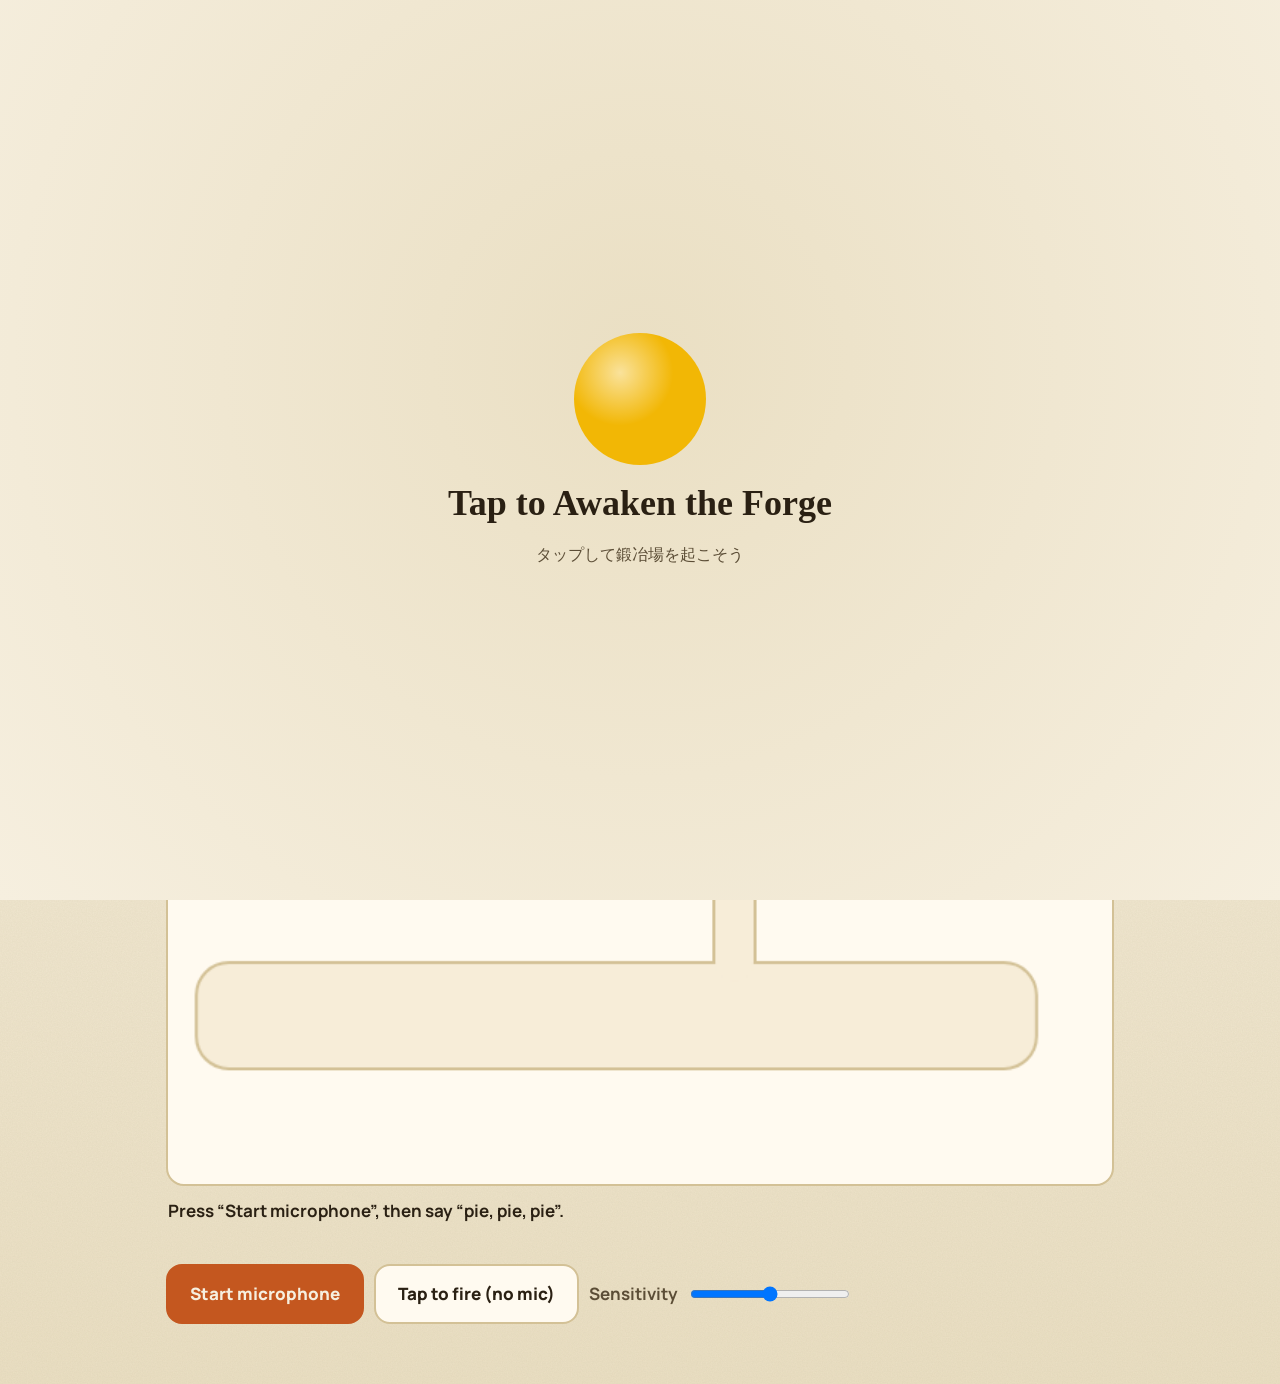
==== arcade.html @ 251d332a "Add files via upload" ====
<!DOCTYPE html>
<html lang="en">
<head>
<meta charset="UTF-8">
<meta name="viewport" content="width=device-width, initial-scale=1, viewport-fit=cover">
<title>Arcade · The Sound Forge</title>
<link href="https://fonts.googleapis.com/css2?family=Fraunces:wght@600;700&family=Manrope:wght@500;700;800&display=swap" rel="stylesheet">
<link rel="stylesheet" href="forge-core.css">
<script src="forge-core.js"></script>
<style>
*,*::before,*::after{box-sizing:border-box}
html{scroll-padding-top:env(safe-area-inset-top,0px)}
body{margin:0;min-height:100vh;font:500 17px/1.55 'Manrope','Hiragino Sans','Yu Gothic','Noto Sans JP',system-ui,sans-serif;
  background-color:var(--f-bg);background-image:var(--f-paper,none),var(--f-bg-img);background-size:var(--f-paper-size,auto),auto;color:var(--f-ink);
  -webkit-tap-highlight-color:transparent;padding-bottom:env(safe-area-inset-bottom,0px)}
button{font:inherit;color:inherit;cursor:pointer;touch-action:manipulation}
:focus-visible{outline:3px solid var(--f-a);outline-offset:3px;border-radius:10px}
.wrap{max-width:980px;margin:0 auto;padding:calc(18px + env(safe-area-inset-top,0px)) 16px 60px}
.hd{padding-right:72px;margin-bottom:14px}
.back{display:inline-flex;align-items:center;min-height:48px;color:var(--f-dim);text-decoration:none;font-weight:700}
h1{margin:0;font:700 clamp(26px,5vw,38px)/1.1 'Fraunces',Georgia,serif}
h1 em{font-weight:600;color:var(--f-a);text-shadow:var(--f-glow)}
.tabs{display:flex;gap:10px;margin-bottom:14px;flex-wrap:wrap}
.tabs button{flex:1 1 220px;min-height:60px;border-radius:16px;font-weight:800;background:var(--f-surface);border:2px solid var(--f-line)}
.tabs button[aria-selected=true]{border-color:var(--f-a);background:var(--f-surface2);box-shadow:var(--f-glow)}
.game[hidden]{display:none}
.how{margin:0 0 10px;color:var(--f-dim)}.how b{color:var(--f-ink)}.how span{display:block;font-size:15px;color:var(--f-faint)}
.chips{display:flex;gap:10px;flex-wrap:wrap;margin-bottom:12px}
.chip{min-width:92px;min-height:60px;padding:6px 16px;border-radius:14px;background:var(--f-surface);border:2px solid var(--f-line);font-weight:800;line-height:1.15}
.chip small{display:block;font-weight:500;color:var(--f-faint)}
.chip[aria-pressed=true]{border-color:var(--f-a);background:var(--f-surface2)}
.stage{position:relative;height:min(50vh,400px);min-height:280px;border-radius:24px;overflow:hidden;
  background:linear-gradient(var(--f-bg2),var(--f-surface));border:2px solid var(--f-line);box-shadow:var(--f-shadow)}
.hud{position:absolute;top:12px;left:16px;font-weight:800;color:var(--f-dim)}.hud b{color:var(--f-a);text-shadow:var(--f-glow)}
.breeze{display:block;width:100%;height:auto;margin-top:12px;border-radius:18px;border:2px solid var(--f-line);background:var(--f-surface)}
.msg{min-height:3.2em;margin:12px 2px;font-weight:700}
.row{display:flex;gap:10px;flex-wrap:wrap;align-items:center}
.btn{min-height:60px;padding:0 22px;border-radius:16px;font-weight:800;background:var(--f-surface);border:2px solid var(--f-line)}
.btn.big{background:var(--f-a);color:var(--f-bg);border-color:var(--f-a);box-shadow:var(--f-glow)}
.sens{display:flex;align-items:center;gap:10px;color:var(--f-dim);font-weight:700}.sens input{width:160px;height:44px}
.meters{display:flex;gap:10px;margin-bottom:6px}.meters label{flex:1;font-size:14px;font-weight:800;color:var(--f-dim)}
.meters i{display:block;height:14px;margin-top:4px;border-radius:8px;background:var(--f-surface2);border:1px solid var(--f-line);overflow:hidden}
.meters i::after{content:"";display:block;height:100%;width:var(--v,0%);background:var(--f-a);transition:width .08s}
.meters label:nth-child(2) i::after{background:var(--f-b)}
/* cannon */
#cannon{position:absolute;left:3%;bottom:4px;width:min(34%,230px)}
.balloon{position:absolute;width:92px;height:116px;animation:bob 2.4s ease-in-out infinite alternate}
.balloon svg{width:100%;height:100%}
.balloon b{position:absolute;inset:0 0 28px;display:grid;place-items:center;color:#2a1a10;font-size:20px}
@keyframes bob{to{transform:translateY(-14px) rotate(3deg)}}
.kick{animation:kick .25s ease-out}@keyframes kick{40%{transform:translateX(-12px)}}
.fizz{animation:fizz .45s}@keyframes fizz{20%,60%{transform:translateX(-4px) rotate(-2deg)}40%,80%{transform:translateX(4px) rotate(2deg)}}
.ball,.proj,.shard,.smoke{position:absolute;left:0;top:0;pointer-events:none}
.ball{width:22px;height:22px;border-radius:50%;background:var(--f-ink);box-shadow:var(--f-glow)}
.shard{width:10px;height:10px;border-radius:50%;background:var(--f-a)}
.smoke{width:26px;height:26px;border-radius:50%;background:var(--f-faint);opacity:.6}
/* ninja */
.char{position:absolute;left:5%;bottom:6px;width:min(24%,150px);overflow:visible}
.char *{stroke:var(--f-faint);stroke-width:1.2}
#oni{position:absolute;right:7%;bottom:12px;width:min(28%,190px);transition:transform .2s}
#oni.hit{animation:hit .5s}@keyframes hit{25%{transform:translateX(10px) scale(1.05);filter:brightness(2)}60%{transform:translateX(-8px) rotate(-6deg)}}
.proj{width:44px;height:44px;color:var(--f-a);filter:drop-shadow(0 0 6px var(--f-breeze))}
.proj svg{width:100%;height:100%}
@media (prefers-reduced-motion:reduce){.balloon{animation:none}}
</style>
</head>
<body>
<main class="wrap">
  <header class="hd">
    <a class="back" href="./">← Consonant chart</a>
    <h1>The Sound Forge <em>Arcade</em></h1>
  </header>

  <div class="tabs" role="tablist" aria-label="Games">
    <button role="tab" id="tabC" aria-selected="true" aria-controls="cannonPanel" data-g="cannon">Aspiration Cannon</button>
    <button role="tab" id="tabN" aria-selected="false" aria-controls="ninjaPanel" data-g="ninja">Frequency Ninja</button>
  </div>

  <!-- ===== Game A: Aspiration Cannon ===== -->
  <section class="game" id="cannonPanel" role="tabpanel" aria-labelledby="tabC">
    <p class="how">Say <b>“pie, pie, pie”</b> into the mic. A real /p/ <b>puffs air</b> and pops the balloon. A /b/ has no puff, so the cannon fizzles.
      <span lang="ja">パッと息を出そう！ 「パイ」ではなく、息の爆発です。</span></p>
    <div class="chips" id="cTargets"></div>
    <div class="stage" id="cStage">
      <div class="hud">Popped <b id="cScore">0</b></div>
      <svg id="cannon" viewBox="0 0 160 100" aria-hidden="true">
        <g transform="rotate(-22 50 62)"><g id="cBarrel">
          <rect x="40" y="50" width="86" height="24" rx="8" fill="var(--f-b)"/>
          <rect x="118" y="46" width="14" height="32" rx="5" fill="var(--f-ink)" opacity=".85"/>
          <circle id="cMuzzle" cx="132" cy="62" r="2" fill="none"/></g></g>
        <circle cx="50" cy="76" r="22" fill="var(--f-a)" stroke="var(--f-ink)" stroke-width="3"/>
        <circle cx="50" cy="76" r="6" fill="var(--f-ink)"/>
      </svg>
    </div>
    <canvas class="breeze" id="cBreeze"></canvas>
    <p class="msg" id="cMsg" aria-live="polite">Press “Start microphone”, then say “pie, pie, pie”.</p>
    <div class="row">
      <button class="btn big" id="cStart">Start microphone</button>
      <button class="btn" id="cFire">Tap to fire (no mic)</button>
      <label class="sens">Sensitivity <input id="cSens" type="range" min="0" max="1" step=".05" value=".5"></label>
    </div>
  </section>

  <!-- ===== Game B: Frequency Ninja ===== -->
  <section class="game" id="ninjaPanel" role="tabpanel" aria-labelledby="tabN" hidden>
    <p class="how">Hiss <b>“ssss”</b> to throw a <b>shuriken</b>. Buzz <b>“zzzz”</b> to throw a <b>hammer</b>. Pick the sound the oni is weak to.
      <span lang="ja">「スー」は手裏剣、「ズー」はハンマー。のどに手を当てて、ブルブルを感じよう。</span></p>
    <div class="chips" id="nTargets"></div>
    <div class="stage" id="nStage">
      <div class="hud">Defeated <b id="nScore">0</b></div>
      <svg class="char" viewBox="0 0 100 130" aria-hidden="true">
        <path d="M50 62c-22 0-34 18-34 44v20h68v-20c0-26-12-44-34-44Z" fill="#1d1d2b"/>
        <circle cx="50" cy="40" r="26" fill="#1d1d2b"/>
        <rect x="26" y="30" width="48" height="16" rx="8" fill="#f1d7b5"/>
        <circle cx="40" cy="38" r="3.2" fill="#1d1d2b"/><circle cx="60" cy="38" r="3.2" fill="#1d1d2b"/>
        <path d="M24 22h52v9H24z" fill="var(--f-a)"/><path d="M76 26l18 6-14 7z" fill="var(--f-a)"/>
        <path d="M66 72 86 82" stroke="#1d1d2b" stroke-width="9" stroke-linecap="round"/>
        <circle id="nHand" cx="86" cy="82" r="3" fill="none"/>
      </svg>
      <svg id="oni" viewBox="0 0 120 120" aria-hidden="true">
        <path d="M30 34 38 8 52 30ZM90 34 82 8 68 30Z" fill="#f5e6c8"/>
        <circle cx="60" cy="68" r="44" fill="var(--f-a)"/>
        <path d="M34 56l20 8M86 56 66 64" stroke="#1d1d2b" stroke-width="6" stroke-linecap="round"/>
        <circle cx="46" cy="68" r="6" fill="#fff"/><circle cx="74" cy="68" r="6" fill="#fff"/>
        <circle cx="46" cy="68" r="2.5" fill="#1d1d2b"/><circle cx="74" cy="68" r="2.5" fill="#1d1d2b"/>
        <path d="M38 92q22 12 44 0Z" fill="#1d1d2b"/><path d="M48 93l4 9 4-9M64 93l4 9 4-9" fill="#fff"/>
      </svg>
    </div>
    <canvas class="breeze" id="nBreeze"></canvas>
    <div class="meters"><label>Hiss (high)<i id="nHiss"></i></label><label>Buzz (low)<i id="nBuzz"></i></label></div>
    <p class="msg" id="nMsg" aria-live="polite">Press “Start microphone”, then hiss or buzz.</p>
    <div class="row">
      <button class="btn big" id="nStart">Start microphone</button>
      <button class="btn" id="nShur">Throw shuriken (no mic)</button>
      <button class="btn" id="nHam">Throw hammer (no mic)</button>
    </div>
  </section>
</main>
<script src="breeze.js"></script>
<script src="games.js"></script>
</body>
</html>
---- forge-core.css ----
/* The Sound Forge · forge-core.css
   Universal skins (data-theme on <html>), "Tap to Awaken" overlay, skin toggle.
   Every colour in the new modules comes from the --f-* tokens below. */

html[data-theme=day]{
  --f-bg:#f6efdf;--f-bg2:#eadfc3;--f-surface:#fffaf0;--f-surface2:#f7edd8;
  --f-ink:#2a2013;--f-dim:#5b4d36;--f-faint:#7d6e52;--f-line:#d3c196;
  --f-a:#c4571f;--f-b:#23706a;--f-breeze:#f2b705;
  --f-glow:0 0 0 #0000;--f-shadow:0 10px 24px -16px #5b4d36aa;
  --f-bg-img:linear-gradient(180deg,#f8f2e3,#eadfc3);
  --f-paper:url("data:image/svg+xml,%3Csvg xmlns='http://www.w3.org/2000/svg' width='160' height='160'%3E%3Cfilter id='n'%3E%3CfeTurbulence type='fractalNoise' baseFrequency='.8' numOctaves='2'/%3E%3CfeColorMatrix values='0 0 0 0 .35 0 0 0 0 .28 0 0 0 0 .15 0 0 0 .1 0'/%3E%3C/filter%3E%3Crect width='160' height='160' filter='url(%23n)'/%3E%3C/svg%3E");
  --f-paper-size:160px;color-scheme:light}

html[data-theme=night]{
  --f-bg:#050816;--f-bg2:#0b1433;--f-surface:#0d1630;--f-surface2:#121d40;
  --f-ink:#eaf1ff;--f-dim:#a9b8dc;--f-faint:#7183ad;--f-line:#26356b;
  --f-a:#ffe74a;--f-b:#4fe3ff;--f-breeze:#ffe94d;
  --f-glow:0 0 10px #ffe94dcc,0 0 26px #ffe94d66;--f-shadow:0 12px 30px -16px #000;
  --f-bg-img:radial-gradient(120% 90% at 50% -10%,#14235a,#050816 60%);
  --f-paper:none;--f-paper-size:auto;color-scheme:dark}

html[data-theme=yokai]{
  --f-bg:#15122e;--f-bg2:#2b1741;--f-surface:#211a44;--f-surface2:#2a2158;
  --f-ink:#f8eed6;--f-dim:#c9bde4;--f-faint:#9a8cc0;--f-line:#5a4aa8;
  --f-a:#ff5a3c;--f-b:#2de2e6;--f-breeze:#ffd23f;
  --f-glow:0 0 8px #ffd23fbb;--f-shadow:0 12px 28px -16px #000;
  --f-bg-img:linear-gradient(165deg,#15122e,#2b1741 58%,#0c2f3a);
  /* seigaiha-style wave scales */
  --f-paper:radial-gradient(circle at 50% 100%,#0000 0 34%,#ffffff12 35% 38%,#0000 39% 55%,#ffffff12 56% 59%,#0000 60%);
  --f-paper-size:56px 28px;color-scheme:dark}

/* Bridge: remap the chart page's older variables onto the skin tokens */
html[data-theme]{
  --soil-900:var(--f-bg);--soil-800:var(--f-surface);--dusk-900:var(--f-bg2);--dusk-800:var(--f-bg2);
  --parchment:var(--f-ink);--parchment-dim:var(--f-dim);--parchment-faint:var(--f-faint);
  --panel:var(--f-surface);--panel-2:var(--f-surface2);--border:var(--f-line);--border-soft:var(--f-line);
  --moss:var(--f-b);--moss-deep:var(--f-b);--root-blue:var(--f-b);--bud-amber:var(--f-a);--clay:var(--f-a);--berry:var(--f-a)}
html[data-theme] body{
  background-color:var(--f-bg);
  background-image:var(--f-paper,none),var(--f-bg-img);
  background-size:var(--f-paper-size,auto),auto;
  color:var(--f-ink);transition:background-color .4s,color .4s}
html[data-theme] :is(.mrow,.cchip,.seg,.tl,.ctl .btn,.cfbtn){background:var(--f-surface2)}
html[data-theme] header.top{padding-right:72px}
html[data-theme=night] :is(.cchip .ipa,.sym){text-shadow:var(--f-glow)}

/* ---------- Skin toggle (large tap target) ---------- */
.forge-skin{position:fixed;top:calc(10px + env(safe-area-inset-top,0px));right:12px;z-index:60;font-family:inherit}
.forge-skin>button{width:56px;height:56px;border-radius:50%;display:grid;place-items:center;cursor:pointer;
  background:var(--f-surface);color:var(--f-ink);border:2px solid var(--f-line);box-shadow:var(--f-shadow),var(--f-glow)}
.forge-tray{position:absolute;top:64px;right:0;display:none;flex-direction:column;gap:6px;padding:10px;min-width:210px;
  background:var(--f-surface);border:2px solid var(--f-line);border-radius:18px;box-shadow:var(--f-shadow)}
.forge-skin.open .forge-tray{display:flex}
.forge-tray button{min-height:56px;padding:0 14px;border-radius:12px;display:flex;align-items:center;gap:12px;cursor:pointer;
  font:700 15px/1 inherit;color:var(--f-ink);background:none;border:2px solid transparent;text-align:left}
.forge-tray button small{margin-left:auto;color:var(--f-faint);font-weight:500}
.forge-tray button[aria-pressed=true]{border-color:var(--f-a);background:var(--f-surface2)}
.forge-sw{width:24px;height:24px;border-radius:50%;border:2px solid var(--f-line);flex:none}

/* ---------- Tap to Awaken ---------- */
#awaken{position:fixed;inset:0;z-index:100;width:100%;display:grid;place-content:center;justify-items:center;gap:18px;
  padding:24px;text-align:center;cursor:pointer;border:0;color:var(--f-ink);font-family:inherit;
  background:radial-gradient(circle at 50% 40%,var(--f-bg2),var(--f-bg));
  transition:opacity .6s ease,transform .6s ease}
#awaken.go{opacity:0;transform:scale(1.12);pointer-events:none}
#awaken .orb{width:132px;height:132px;border-radius:50%;
  background:radial-gradient(circle at 35% 30%,#fff9,#0000 42%),var(--f-breeze);
  box-shadow:0 0 0 0 var(--f-breeze),var(--f-glow);animation:forge-orb 2.2s ease-out infinite}
#awaken strong{font:700 clamp(24px,5vw,36px)/1.15 var(--font-display,Georgia,serif)}
#awaken span:last-child{color:var(--f-dim);font-size:16px}
@keyframes forge-orb{to{box-shadow:0 0 0 64px #0000,var(--f-glow)}}
@media (prefers-reduced-motion:reduce){#awaken .orb{animation:none}#awaken,#awaken.go{transition:none}}
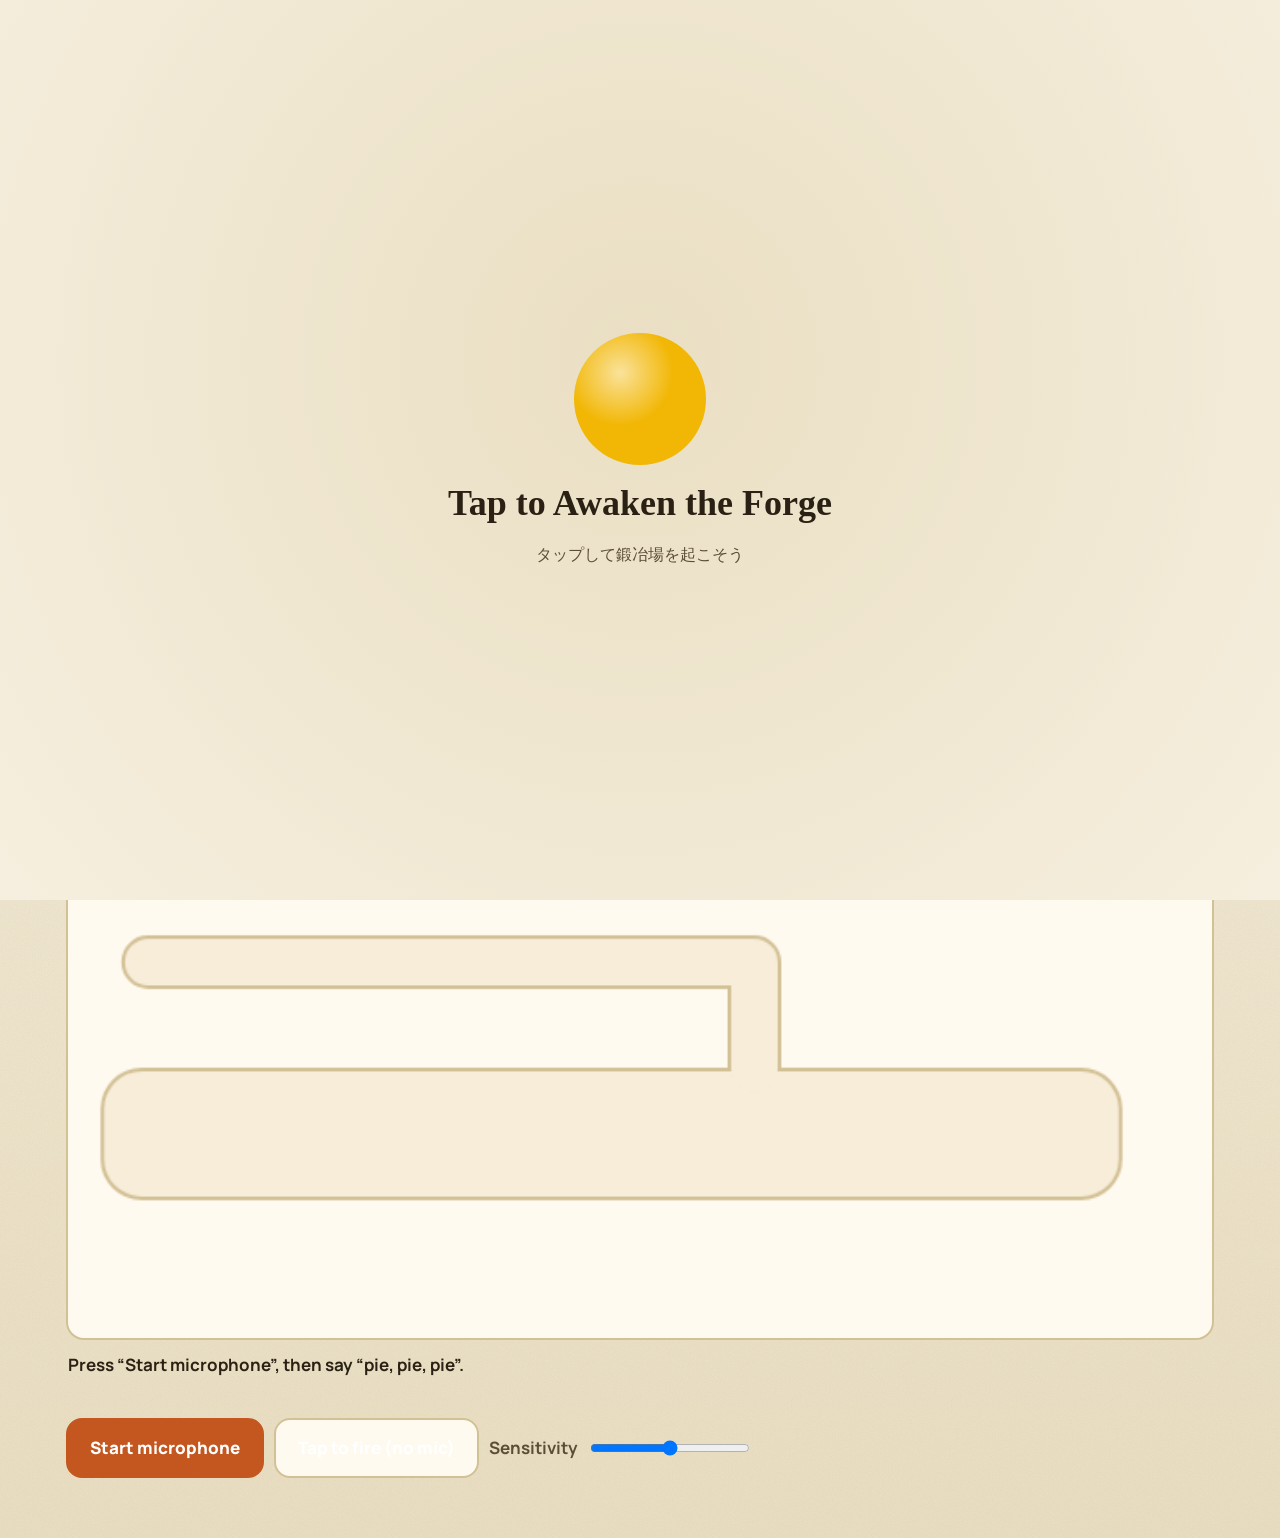
==== commit b31bb1a6: "Add files via upload" ====
--- a/arcade.html
+++ b/arcade.html
@@ -36,7 +36,7 @@
 .msg{min-height:3.2em;margin:12px 2px;font-weight:700}
 .row{display:flex;gap:10px;flex-wrap:wrap;align-items:center}
 .btn{min-height:60px;padding:0 22px;border-radius:16px;font-weight:800;background:var(--f-surface);border:2px solid var(--f-line)}
-.btn.big{background:var(--f-a);color:var(--f-bg);border-color:var(--f-a);box-shadow:var(--f-glow)}
+.btn.big{background:var(--f-a);color:var(--f-on-a);border-color:var(--f-a);box-shadow:var(--f-glow)}
 .sens{display:flex;align-items:center;gap:10px;color:var(--f-dim);font-weight:700}.sens input{width:160px;height:44px}
 .meters{display:flex;gap:10px;margin-bottom:6px}.meters label{flex:1;font-size:14px;font-weight:800;color:var(--f-dim)}
 .meters i{display:block;height:14px;margin-top:4px;border-radius:8px;background:var(--f-surface2);border:1px solid var(--f-line);overflow:hidden}
@@ -61,6 +61,8 @@
 #oni.hit{animation:hit .5s}@keyframes hit{25%{transform:translateX(10px) scale(1.05);filter:brightness(2)}60%{transform:translateX(-8px) rotate(-6deg)}}
 .proj{width:44px;height:44px;color:var(--f-a);filter:drop-shadow(0 0 6px var(--f-breeze))}
 .proj svg{width:100%;height:100%}
+@media (min-width:900px){.stage{height:min(52vh,460px)}}
+@media (max-width:640px){.btn{flex:1 1 100%}.chip{flex:1 1 40%}.balloon{width:72px;height:90px}.balloon b{font-size:16px;inset:0 0 22px}.sens{width:100%}.sens input{flex:1}}
 @media (prefers-reduced-motion:reduce){.balloon{animation:none}}
 </style>
 </head>
--- a/forge-core.css
+++ b/forge-core.css
@@ -70,3 +70,63 @@
 #awaken span:last-child{color:var(--f-dim);font-size:16px}
 @keyframes forge-orb{to{box-shadow:0 0 0 64px #0000,var(--f-glow)}}
 @media (prefers-reduced-motion:reduce){#awaken .orb{animation:none}#awaken,#awaken.go{transition:none}}
+
+/* ===================== v2: more skins, contrast tokens ===================== */
+html[data-theme=mecha]{
+  --f-bg:#05131a;--f-bg2:#0a2530;--f-surface:#0d2230;--f-surface2:#123043;
+  --f-ink:#e0fbff;--f-dim:#8cc3cd;--f-faint:#5f8896;--f-line:#1f6071;
+  --f-a:#2de2e6;--f-b:#ff3d81;--f-breeze:#ffd23f;
+  --f-glow:0 0 8px #2de2e688;--f-shadow:0 12px 28px -16px #000;
+  --f-bg-img:linear-gradient(170deg,#05131a,#0a2530 70%,#0c2f3a);
+  --f-paper:linear-gradient(#2de2e60d 1px,#0000 1px),linear-gradient(90deg,#2de2e60d 1px,#0000 1px);
+  --f-paper-size:32px 32px,32px 32px;color-scheme:dark}
+html[data-theme=ninja]{
+  --f-bg:#0c0c10;--f-bg2:#191920;--f-surface:#17171d;--f-surface2:#1f1f27;
+  --f-ink:#efe9dc;--f-dim:#a8a396;--f-faint:#77736a;--f-line:#434352;
+  --f-a:#e03a2c;--f-b:#a6c964;--f-breeze:#ffd23f;
+  --f-glow:0 0 8px #ffd23f55;--f-shadow:0 12px 28px -16px #000;
+  --f-bg-img:linear-gradient(170deg,#0c0c10,#191920 70%,#241a1d);
+  --f-paper:repeating-linear-gradient(45deg,#ffffff07 0 2px,#0000 2px 16px);--f-paper-size:auto;color-scheme:dark}
+/* text colour that stays readable on the accent colours */
+html[data-theme=day]{--f-on-a:#fff;--f-on-b:#fff}
+html[data-theme=night]{--f-on-a:#1a1400;--f-on-b:#04222a}
+html[data-theme=yokai]{--f-on-a:#1b0d08;--f-on-b:#04222a}
+html[data-theme=mecha]{--f-on-a:#04222a;--f-on-b:#fff}
+html[data-theme=ninja]{--f-on-a:#fff;--f-on-b:#102018}
+html[data-theme] .gamebtn{color:var(--f-on-a)}
+.forge-tray{max-height:calc(100vh - 96px);overflow:auto}
+
+/* ===================== Battle Zones bridge: old tokens → skin tokens ===================== */
+html[data-theme]{--bg:var(--f-bg-img);--panel:var(--f-surface);--edge:var(--f-line);--ink:var(--f-ink);--dim:var(--f-dim);--a:var(--f-a);--b:var(--f-b);--wall:var(--f-faint);--breeze:var(--f-breeze)}
+html[data-theme=mecha]{--display:'Orbitron','Zen Maru Gothic',sans-serif}
+html[data-theme] .btn{color:var(--f-on-a)}
+html[data-theme] .btn.ghost{color:var(--f-ink)}
+html[data-theme] .chip[aria-pressed=true]{color:var(--f-on-b)}
+html[data-theme=day] :is(.note,.dgrid .card){background:#0000000f}
+
+/* ===================== Chart: bigger mouth + zoom ===================== */
+@media (min-width:1200px){html[data-theme] .wrap{max-width:1180px}}
+.pbWrap{position:relative;flex:1.1 1 0;min-width:0;display:flex}
+html[data-theme] .pbWrap .profileBox{flex:1 1 auto;width:100%;flex-direction:column;align-items:stretch;justify-content:flex-start;gap:8px}
+html[data-theme] .profileBox>svg{width:100%;height:auto;max-height:min(64vh,620px);margin:0 auto}
+.zoomBtn{position:absolute;top:10px;right:10px;z-index:3;min-height:48px;padding:0 14px;display:flex;align-items:center;gap:8px;
+  border-radius:12px;font:800 14px inherit;cursor:pointer;background:var(--f-surface);color:var(--f-ink);border:2px solid var(--f-line);box-shadow:var(--f-shadow)}
+.zoomBtn[hidden]{display:none}
+.zbar{position:fixed;top:calc(10px + env(safe-area-inset-top,0px));left:12px;right:84px;z-index:95;display:none;gap:8px;align-items:center}
+body.pbzoom .zbar{display:flex}
+.zbar button{min-width:56px;min-height:56px;padding:0 14px;border-radius:14px;font:800 22px inherit;cursor:pointer;background:var(--f-surface);color:var(--f-ink);border:2px solid var(--f-line)}
+.zbar button:disabled{opacity:.4}
+.zbar output{min-width:56px;text-align:center;font-weight:800;color:var(--f-ink)}
+.zbar .zx{margin-left:auto;font-size:15px}
+body.pbzoom{overflow:hidden}
+body.pbzoom .forge-skin{z-index:96}
+body.pbzoom #profileBox{position:fixed;inset:0;z-index:90;overflow:auto;border-radius:0;border:0;-webkit-overflow-scrolling:touch;
+  padding:calc(78px + env(safe-area-inset-top,0px)) 16px calc(24px + env(safe-area-inset-bottom,0px));background:var(--f-bg);align-items:flex-start}
+body.pbzoom #profileBox>svg{flex:none;max-height:none;margin:0 auto;width:calc(var(--z,1)*min(100%,(100vh - 220px)*1.3))}
+
+/* ===================== Touch + small screens ===================== */
+@media (max-width:640px){
+  html[data-theme] header.top h1{font-size:22px}
+  html[data-theme] .cchip{min-width:72px;min-height:56px}
+}
+html[data-theme] .seg button{min-height:44px}
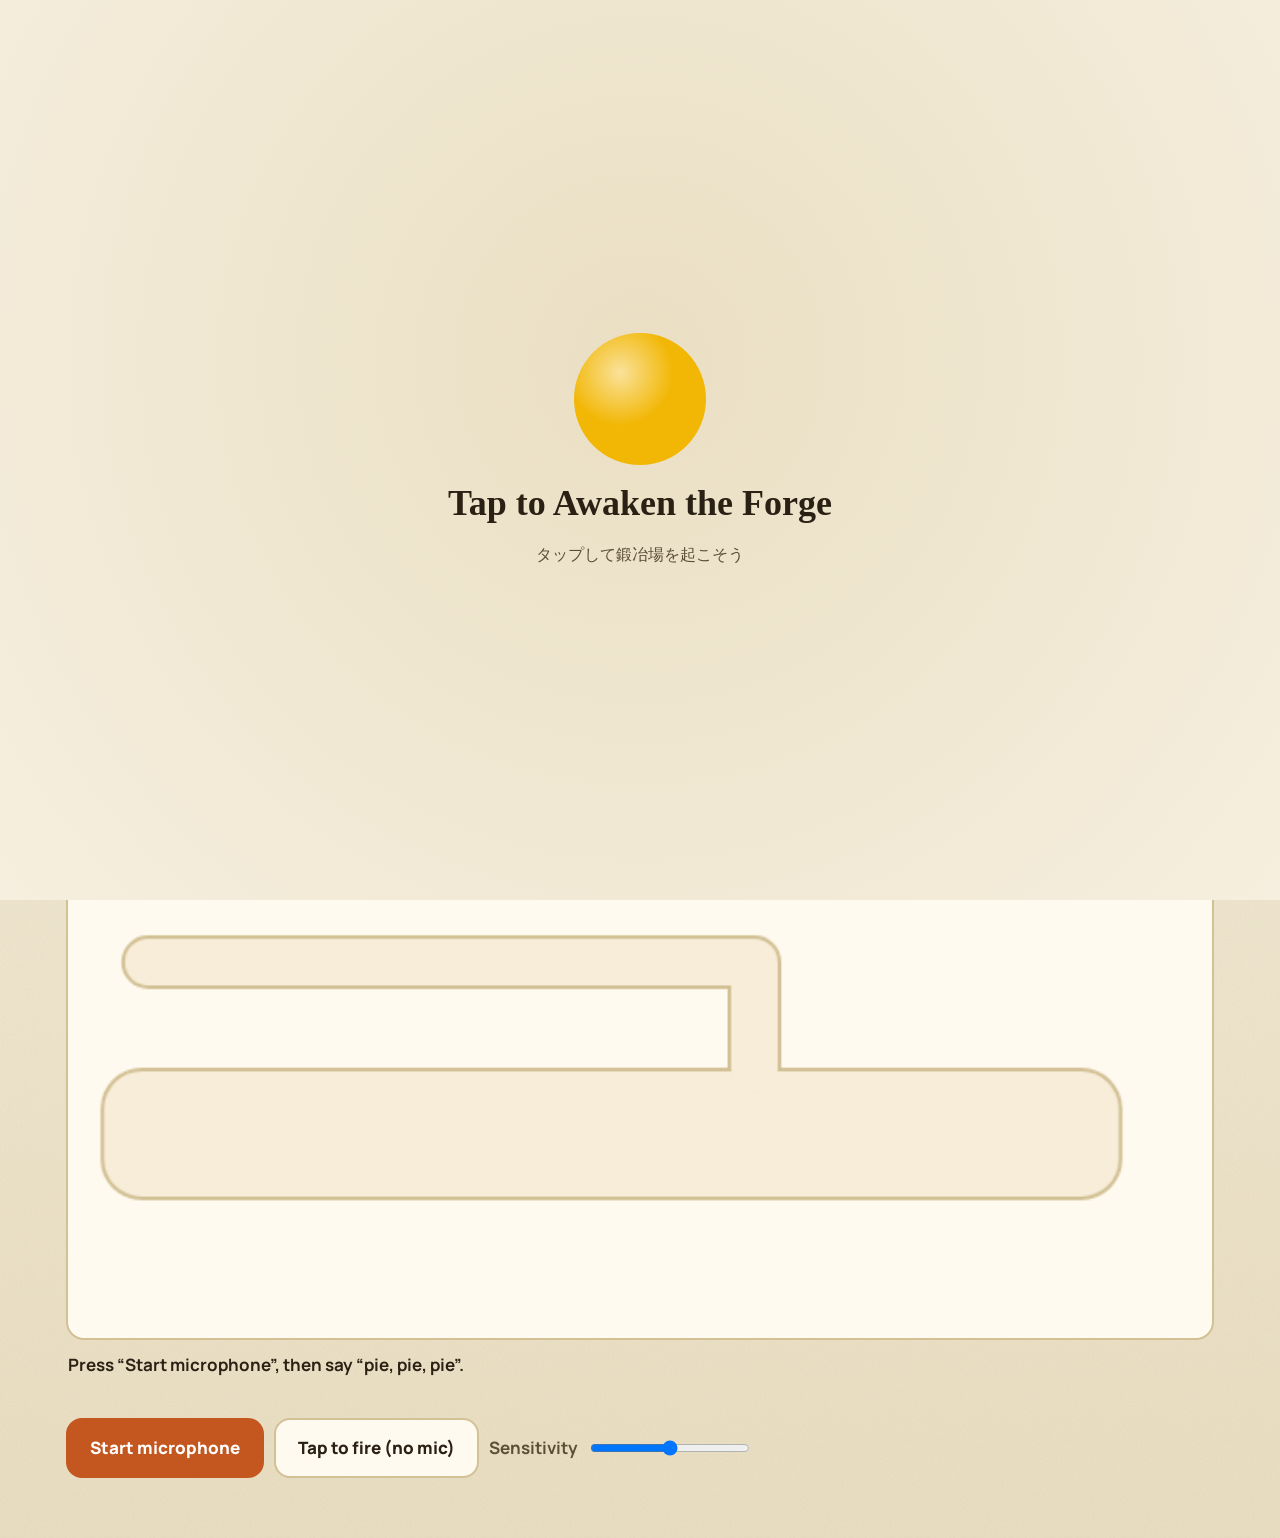
==== commit abe48224: "Add files via upload" ====
--- a/arcade.html
+++ b/arcade.html
@@ -135,6 +135,7 @@
       <button class="btn big" id="nStart">Start microphone</button>
       <button class="btn" id="nShur">Throw shuriken (no mic)</button>
       <button class="btn" id="nHam">Throw hammer (no mic)</button>
+      <label class="sens">Sensitivity <input id="nSens" type="range" min="0" max="1" step=".05" value=".5"></label>
     </div>
   </section>
 </main>
--- a/forge-core.css
+++ b/forge-core.css
@@ -99,9 +99,6 @@
 /* ===================== Battle Zones bridge: old tokens → skin tokens ===================== */
 html[data-theme]{--bg:var(--f-bg-img);--panel:var(--f-surface);--edge:var(--f-line);--ink:var(--f-ink);--dim:var(--f-dim);--a:var(--f-a);--b:var(--f-b);--wall:var(--f-faint);--breeze:var(--f-breeze)}
 html[data-theme=mecha]{--display:'Orbitron','Zen Maru Gothic',sans-serif}
-html[data-theme] .btn{color:var(--f-on-a)}
-html[data-theme] .btn.ghost{color:var(--f-ink)}
-html[data-theme] .chip[aria-pressed=true]{color:var(--f-on-b)}
 html[data-theme=day] :is(.note,.dgrid .card){background:#0000000f}
 
 /* ===================== Chart: bigger mouth + zoom ===================== */
@@ -130,3 +127,11 @@
   html[data-theme] .cchip{min-width:72px;min-height:56px}
 }
 html[data-theme] .seg button{min-height:44px}
+
+/* ===================== v3: readable text on every skin ===================== */
+html[data-theme] :is(.fchip,.tryit,.game .opt,.game .gprofile){background:var(--f-surface2)}
+html[data-theme] .game .opt{color:var(--f-ink);border-color:var(--f-line)}
+html[data-theme] .game .opt.correct{background:color-mix(in srgb,var(--f-b) 22%,var(--f-surface));border-color:var(--f-b);color:var(--f-ink)}
+html[data-theme] .game .opt.wrong{background:color-mix(in srgb,var(--f-a) 22%,var(--f-surface));border-color:var(--f-a);color:var(--f-ink)}
+html[data-theme] .gamebtn.on{background:var(--f-surface2);color:var(--f-ink);border:2px solid var(--f-a)}
+html[data-theme] :is(.ctl .btn,.cfbtn){color:var(--f-ink)}
